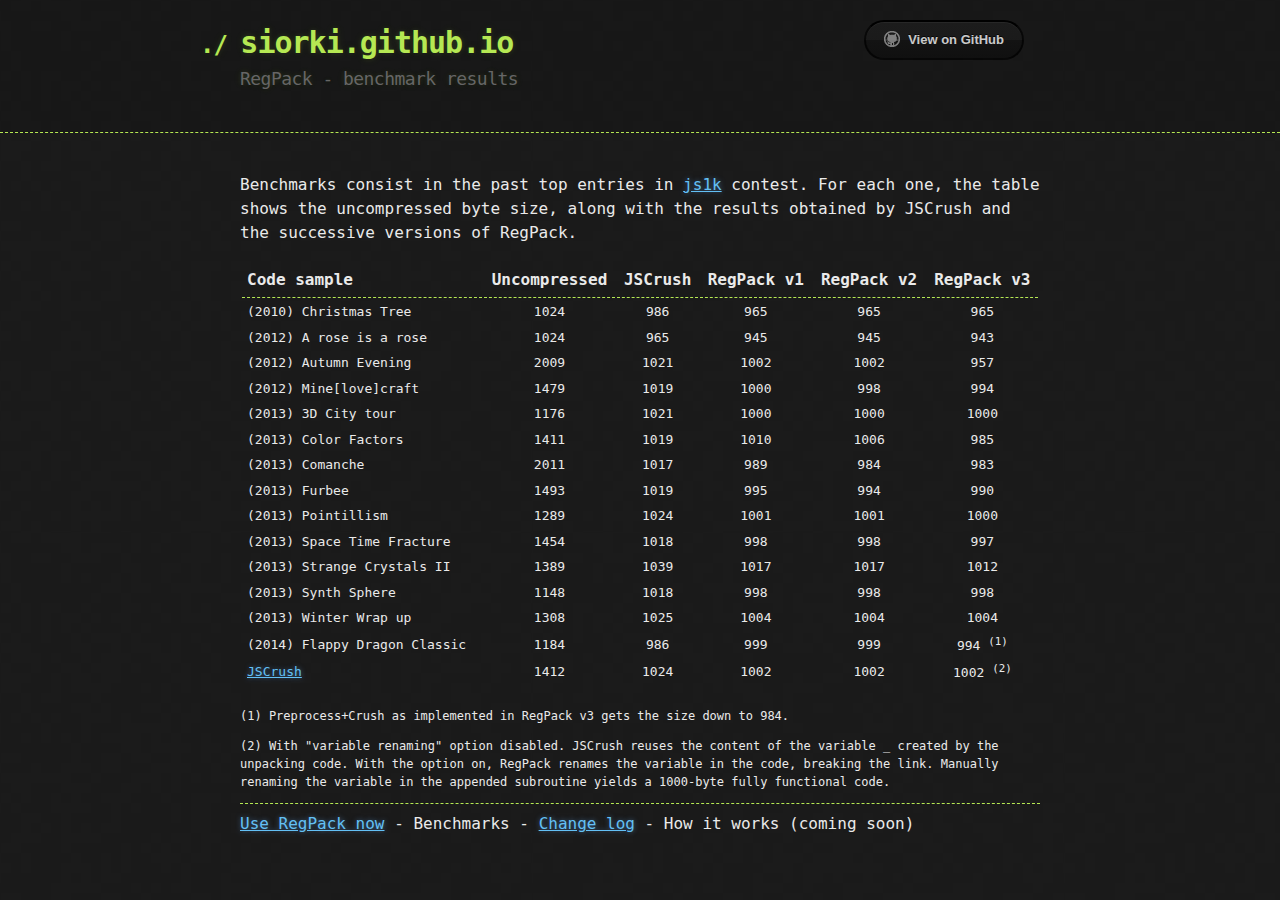
==== benchmarks.html @ 749aed5a "RegPack 3.0.1 (Unicode support) + added changelog" ====
<!DOCTYPE html>
<html>
  <head>
    <meta charset='utf-8'>
    <meta http-equiv="X-UA-Compatible" content="chrome=1">

    <link rel="stylesheet" type="text/css" href="stylesheets/stylesheet.css" media="screen" />
    <link rel="stylesheet" type="text/css" href="stylesheets/pygment_trac.css" media="screen" />
    <link rel="stylesheet" type="text/css" href="stylesheets/print.css" media="print" />

    <title>RegPack benchmarks</title>
  </head>

  <body>

    <header>
      <div class="container">
        <h1>siorki.github.io</h1>
        <h2>RegPack - benchmark results</h2>

        <section id="downloads" class="topright">
          <a href="https://github.com/Siorki/RegPack" class="btn btn-github"><span class="icon"></span>View on GitHub</a>
        </section>
      </div>
    </header>

    <div class="container">
      <section id="main_content">
        <p>Benchmarks consist in the past top entries in <a href=http://js1k.com>js1k</a> contest.
		For each one, the table shows the uncompressed byte size, along with the results obtained
		by JSCrush and the successive versions of RegPack.</p>

		<table>
			<tr><th class="name">Code sample</th><th>Uncompressed</th><th>JSCrush</th><th>RegPack v1</th><th>RegPack v2</th><th>RegPack v3</th></tr>
			<tr><td class="name">(2010) Christmas Tree</td><td>1024</td><td>986</td><td>965</td><td>965</td><td>965</td></tr>
			<tr><td class="name">(2012) A rose is a rose</td><td>1024</td><td>965</td><td>945</td><td>945</td><td>943</td></tr>
			<tr><td class="name">(2012) Autumn Evening</td><td>2009</td><td>1021</td><td>1002</td><td>1002</td><td>957</td></tr>
			<tr><td class="name">(2012) Mine[love]craft</td><td>1479</td><td>1019</td><td>1000</td><td>998</td><td>994</td></tr>
			<tr><td class="name">(2013) 3D City tour</td><td>1176</td><td>1021</td><td>1000</td><td>1000</td><td>1000</td></tr>
			<tr><td class="name">(2013) Color Factors</td><td>1411</td><td>1019</td><td>1010</td><td>1006</td><td>985</td></tr>
			<tr><td class="name">(2013) Comanche</td><td>2011</td><td>1017</td><td>989</td><td>984</td><td>983</td></tr>
			<tr><td class="name">(2013) Furbee</td><td>1493</td><td>1019</td><td>995</td><td>994</td><td>990</td></tr>
			<tr><td class="name">(2013) Pointillism</td><td>1289</td><td>1024</td><td>1001</td><td>1001</td><td>1000</td></tr>
			<tr><td class="name">(2013) Space Time Fracture</td><td>1454</td><td>1018</td><td>998</td><td>998</td><td>997</td></tr>
			<tr><td class="name">(2013) Strange Crystals II</td><td>1389</td><td>1039</td><td>1017</td><td>1017</td><td>1012</td></tr>
			<tr><td class="name">(2013) Synth Sphere</td><td>1148</td><td>1018</td><td>998</td><td>998</td><td>998</td></tr>
			<tr><td class="name">(2013) Winter Wrap up</td><td>1308</td><td>1025</td><td>1004</td><td>1004</td><td>1004</td></tr>
			<tr><td class="name">(2014) Flappy Dragon Classic</td><td>1184</td><td>986</td><td>999</td><td>999</td><td>994 <sup>(1)</sup></td></tr>
			<tr><td class="name"><a href=http://iteral.com/jscrush">JSCrush</a></td><td>1412</td><td>1024</td><td>1002</td><td>1002</td><td>1002 <sup>(2)</sup></td></tr>
		</table>	
		<p class="footnote">(1) Preprocess+Crush as implemented in RegPack v3 gets the size down to 984.</p>
		<p class="footnote">(2) With "variable renaming" option disabled. JSCrush reuses the content of the variable _ created by the unpacking code. 
		With the option on, RegPack renames the variable in the code, breaking the link. 
		Manually renaming the variable in the appended subroutine yields a 1000-byte fully functional code.</p>
		<hr>
		<a href=RegPack.html>Use RegPack now</a> - Benchmarks - <a href=changelog.html>Change log</a> - How it works (coming soon)
      </section>
    </div>

    
  </body>
</html>
---- stylesheets/stylesheet.css ----
body {
  margin: 0;
  padding: 0;
  background: #151515 url("../images/bkg.png") 0 0;
  color: #eaeaea;
  font: 16px;
  line-height: 1.5;
  font-family: Monaco, "Bitstream Vera Sans Mono", "Lucida Console", Terminal, monospace;
}

/* General & 'Reset' Stuff */

.container {
  width: 90%;
  max-width: 800px;
  margin: 0 auto;
}

section {
  display: block;
  margin: 0 0 20px 0;
}

h1, h2, h3, h4, h5, h6 {
  margin: 0 0 20px;
}

li {
  line-height: 1.4 ;
}

/* Header, <header>
   header   - container
   h1       - project name
   h2       - project description
*/

header {
  background: rgba(0, 0, 0, 0.1);
  width: 100%;
  border-bottom: 1px dashed #b5e853;
  padding: 20px 0;
  margin: 0 0 40px 0;
}

header h1 {
  font-size: 30px;
  line-height: 1.5;
  margin: 0 0 0 -40px;
  font-weight: bold;
  font-family: Monaco, "Bitstream Vera Sans Mono", "Lucida Console", Terminal, monospace;
  color: #b5e853;
  text-shadow: 0 1px 1px rgba(0, 0, 0, 0.1),
               0 0 5px rgba(181, 232, 83, 0.1),
               0 0 10px rgba(181, 232, 83, 0.1);
  letter-spacing: -1px;
  -webkit-font-smoothing: antialiased;
}

header h1:before {
  content: "./ ";
  font-size: 24px;
}

header h2 {
  font-size: 18px;
  font-weight: 300;
  color: #666;
}

#downloads .btn {
  display: inline-block;
  text-align: center;
  margin: 0;
}

/* Main Content
*/

#main_content {
  width: 100%;
  -webkit-font-smoothing: antialiased;
}
section img {
  max-width: 100%
}

h1, h2, h3, h4, h5, h6 {
  font-weight: normal;
  font-family: Monaco, "Bitstream Vera Sans Mono", "Lucida Console", Terminal, monospace;
  color: #b5e853;
  letter-spacing: -0.03em;
  text-shadow: 0 1px 1px rgba(0, 0, 0, 0.1),
               0 0 5px rgba(181, 232, 83, 0.1),
               0 0 10px rgba(181, 232, 83, 0.1);
}

#main_content h1 {
  font-size: 30px;
}

#main_content h2 {
  font-size: 24px;
}

#main_content h3 {
  font-size: 18px;
}

#main_content h4 {
  font-size: 14px;
}

#main_content h5 {
  font-size: 12px;
  text-transform: uppercase;
  margin: 0 0 5px 0;
}

#main_content h6 {
  font-size: 12px;
  text-transform: uppercase;
  color: #999;
  margin: 0 0 5px 0;
}

dt {
  font-style: italic;
  font-weight: bold;
}

ul li {
  list-style: none;
}

ul li:before {
  content: ">>";
  font-family: Monaco, "Bitstream Vera Sans Mono", "Lucida Console", Terminal, monospace;
  font-size: 13px;
  color: #b5e853;
  margin-left: -37px;
  margin-right: 21px;
  line-height: 16px;
}

blockquote {
  color: #aaa;
  padding-left: 10px;
  border-left: 1px dotted #666;
}

pre {
  background: rgba(0, 0, 0, 0.9);
  border: 1px solid rgba(255, 255, 255, 0.15);
  padding: 10px;
  font-size: 14px;
  color: #b5e853;
  border-radius: 2px;
  -moz-border-radius: 2px;
  -webkit-border-radius: 2px;
  text-wrap: normal;
  overflow: auto;
  overflow-y: hidden;
}

table {
  width: 100%;
  margin: 0 0 20px 0;
}

th {
  text-align: center;
  border-bottom: 1px dashed #b5e853;
  padding: 5px 5px;
}

td {
  padding: 2px 5px;
  font-size: 13px;
  text-align: center;
}

td.name, th.name {
  text-align: left;
}

hr {
  height: 0;
  border: 0;
  border-bottom: 1px dashed #b5e853;
  color: #b5e853;
}

p.footnote {
  font-size: 12px;
}

.topright {
  position:absolute;
  top: 20px;
  right:20%;
 }
/* Buttons
*/

.btn {
  display: inline-block;
  background: -webkit-linear-gradient(top, rgba(40, 40, 40, 0.3), rgba(35, 35, 35, 0.3) 50%, rgba(10, 10, 10, 0.3) 50%, rgba(0, 0, 0, 0.3));
  padding: 8px 18px;
  border-radius: 50px;
  border: 2px solid rgba(0, 0, 0, 0.7);
  border-bottom: 2px solid rgba(0, 0, 0, 0.7);
  border-top: 2px solid rgba(0, 0, 0, 1);
  color: rgba(255, 255, 255, 0.8);
  font-family: Helvetica, Arial, sans-serif;
  font-weight: bold;
  font-size: 13px;
  text-decoration: none;
  text-shadow: 0 -1px 0 rgba(0, 0, 0, 0.75);
  box-shadow: inset 0 1px 0 rgba(255, 255, 255, 0.05);
}

.btn:hover {
  background: -webkit-linear-gradient(top, rgba(40, 40, 40, 0.6), rgba(35, 35, 35, 0.6) 50%, rgba(10, 10, 10, 0.8) 50%, rgba(0, 0, 0, 0.8));
}

.btn .icon {
  display: inline-block;
  width: 16px;
  height: 16px;
  margin: 1px 8px 0 0;
  float: left;
}

.btn-github .icon {
  opacity: 0.6;
  background: url("../images/blacktocat.png") 0 0 no-repeat;
}

/* Links
   a, a:hover, a:visited
*/

a {
  color: #63c0f5;
  text-shadow: 0 0 5px rgba(104, 182, 255, 0.5);
}

/* Clearfix */

.cf:before, .cf:after {
  content:"";
  display:table;
}

.cf:after {
  clear:both;
}

.cf {
  zoom:1;
}
---- stylesheets/pygment_trac.css ----
.highlight .c { color: #999988; font-style: italic } /* Comment */
.highlight .err { color: #a61717; background-color: #e3d2d2 } /* Error */
.highlight .k { font-weight: bold } /* Keyword */
.highlight .o { font-weight: bold } /* Operator */
.highlight .cm { color: #999988; font-style: italic } /* Comment.Multiline */
.highlight .cp { color: #999999; font-weight: bold } /* Comment.Preproc */
.highlight .c1 { color: #999988; font-style: italic } /* Comment.Single */
.highlight .cs { color: #999999; font-weight: bold; font-style: italic } /* Comment.Special */
.highlight .gd { color: #000000; background-color: #ffdddd } /* Generic.Deleted */
.highlight .gd .x { color: #000000; background-color: #ffaaaa } /* Generic.Deleted.Specific */
.highlight .ge { font-style: italic } /* Generic.Emph */
.highlight .gr { color: #aa0000 } /* Generic.Error */
.highlight .gh { color: #999999 } /* Generic.Heading */
.highlight .gi { color: #000000; background-color: #ddffdd } /* Generic.Inserted */
.highlight .gi .x { color: #000000; background-color: #aaffaa } /* Generic.Inserted.Specific */
.highlight .go { color: #888888 } /* Generic.Output */
.highlight .gp { color: #555555 } /* Generic.Prompt */
.highlight .gs { font-weight: bold } /* Generic.Strong */
.highlight .gu { color: #800080; font-weight: bold; } /* Generic.Subheading */
.highlight .gt { color: #aa0000 } /* Generic.Traceback */
.highlight .kc { font-weight: bold } /* Keyword.Constant */
.highlight .kd { font-weight: bold } /* Keyword.Declaration */
.highlight .kn { font-weight: bold } /* Keyword.Namespace */
.highlight .kp { font-weight: bold } /* Keyword.Pseudo */
.highlight .kr { font-weight: bold } /* Keyword.Reserved */
.highlight .kt { color: #445588; font-weight: bold } /* Keyword.Type */
.highlight .m { color: #009999 } /* Literal.Number */
.highlight .s { color: #d14 } /* Literal.String */
.highlight .na { color: #008080 } /* Name.Attribute */
.highlight .nb { color: #0086B3 } /* Name.Builtin */
.highlight .nc { color: #445588; font-weight: bold } /* Name.Class */
.highlight .no { color: #008080 } /* Name.Constant */
.highlight .ni { color: #800080 } /* Name.Entity */
.highlight .ne { color: #990000; font-weight: bold } /* Name.Exception */
.highlight .nf { color: #990000; font-weight: bold } /* Name.Function */
.highlight .nn { color: #555555 } /* Name.Namespace */
.highlight .nt { color: #CBDFFF } /* Name.Tag */
.highlight .nv { color: #008080 } /* Name.Variable */
.highlight .ow { font-weight: bold } /* Operator.Word */
.highlight .w { color: #bbbbbb } /* Text.Whitespace */
.highlight .mf { color: #009999 } /* Literal.Number.Float */
.highlight .mh { color: #009999 } /* Literal.Number.Hex */
.highlight .mi { color: #009999 } /* Literal.Number.Integer */
.highlight .mo { color: #009999 } /* Literal.Number.Oct */
.highlight .sb { color: #d14 } /* Literal.String.Backtick */
.highlight .sc { color: #d14 } /* Literal.String.Char */
.highlight .sd { color: #d14 } /* Literal.String.Doc */
.highlight .s2 { color: #d14 } /* Literal.String.Double */
.highlight .se { color: #d14 } /* Literal.String.Escape */
.highlight .sh { color: #d14 } /* Literal.String.Heredoc */
.highlight .si { color: #d14 } /* Literal.String.Interpol */
.highlight .sx { color: #d14 } /* Literal.String.Other */
.highlight .sr { color: #009926 } /* Literal.String.Regex */
.highlight .s1 { color: #d14 } /* Literal.String.Single */
.highlight .ss { color: #990073 } /* Literal.String.Symbol */
.highlight .bp { color: #999999 } /* Name.Builtin.Pseudo */
.highlight .vc { color: #008080 } /* Name.Variable.Class */
.highlight .vg { color: #008080 } /* Name.Variable.Global */
.highlight .vi { color: #008080 } /* Name.Variable.Instance */
.highlight .il { color: #009999 } /* Literal.Number.Integer.Long */

.type-csharp .highlight .k { color: #0000FF }
.type-csharp .highlight .kt { color: #0000FF }
.type-csharp .highlight .nf { color: #000000; font-weight: normal }
.type-csharp .highlight .nc { color: #2B91AF }
.type-csharp .highlight .nn { color: #000000 }
.type-csharp .highlight .s { color: #A31515 }
.type-csharp .highlight .sc { color: #A31515 }
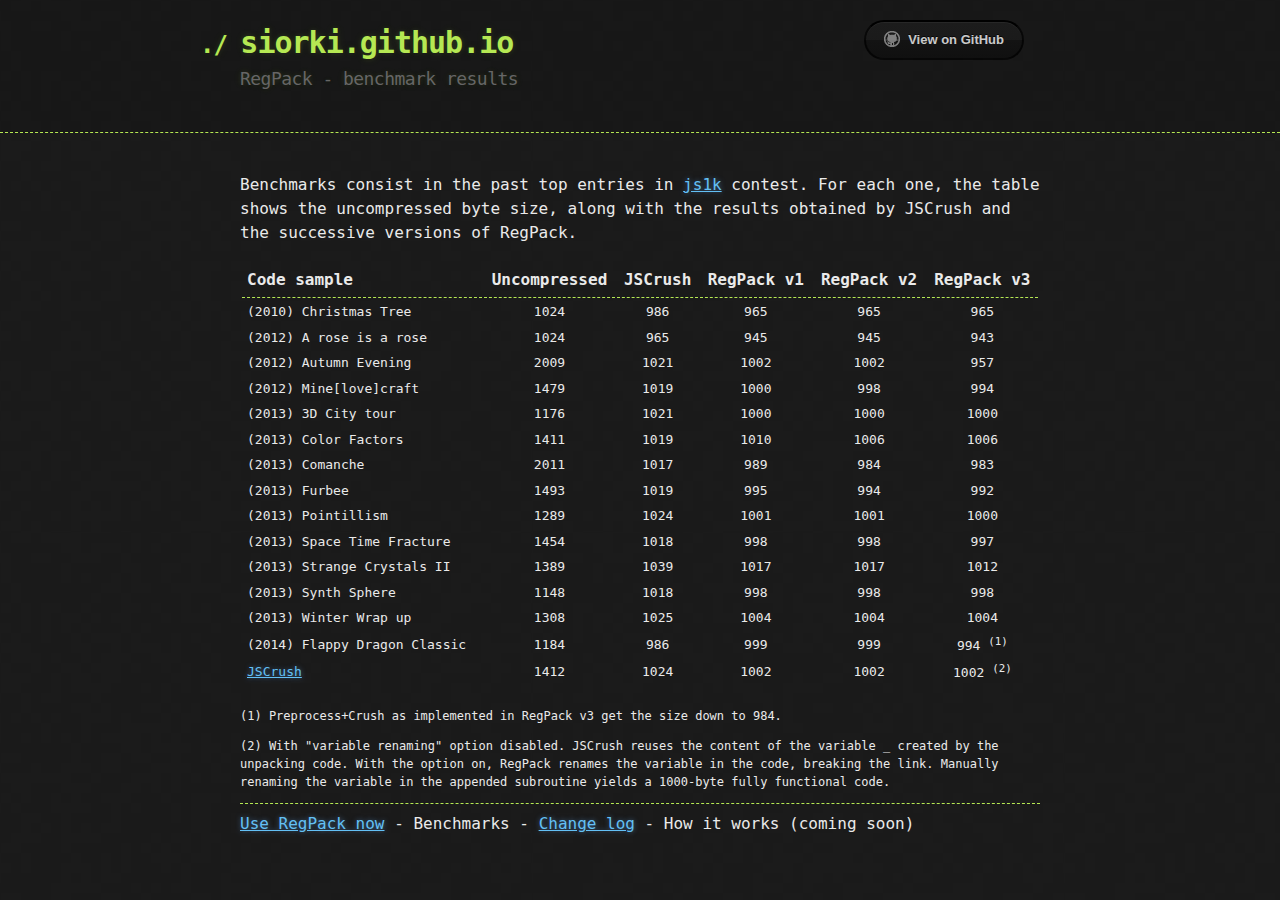
==== commit e3e67b5d: "Push revision 3.0.2 to online version" ====
--- a/benchmarks.html
+++ b/benchmarks.html
@@ -37,9 +37,9 @@
 			<tr><td class="name">(2012) Autumn Evening</td><td>2009</td><td>1021</td><td>1002</td><td>1002</td><td>957</td></tr>
 			<tr><td class="name">(2012) Mine[love]craft</td><td>1479</td><td>1019</td><td>1000</td><td>998</td><td>994</td></tr>
 			<tr><td class="name">(2013) 3D City tour</td><td>1176</td><td>1021</td><td>1000</td><td>1000</td><td>1000</td></tr>
-			<tr><td class="name">(2013) Color Factors</td><td>1411</td><td>1019</td><td>1010</td><td>1006</td><td>985</td></tr>
+			<tr><td class="name">(2013) Color Factors</td><td>1411</td><td>1019</td><td>1010</td><td>1006</td><td>1006</td></tr>
 			<tr><td class="name">(2013) Comanche</td><td>2011</td><td>1017</td><td>989</td><td>984</td><td>983</td></tr>
-			<tr><td class="name">(2013) Furbee</td><td>1493</td><td>1019</td><td>995</td><td>994</td><td>990</td></tr>
+			<tr><td class="name">(2013) Furbee</td><td>1493</td><td>1019</td><td>995</td><td>994</td><td>992</td></tr>
 			<tr><td class="name">(2013) Pointillism</td><td>1289</td><td>1024</td><td>1001</td><td>1001</td><td>1000</td></tr>
 			<tr><td class="name">(2013) Space Time Fracture</td><td>1454</td><td>1018</td><td>998</td><td>998</td><td>997</td></tr>
 			<tr><td class="name">(2013) Strange Crystals II</td><td>1389</td><td>1039</td><td>1017</td><td>1017</td><td>1012</td></tr>
@@ -48,7 +48,7 @@
 			<tr><td class="name">(2014) Flappy Dragon Classic</td><td>1184</td><td>986</td><td>999</td><td>999</td><td>994 <sup>(1)</sup></td></tr>
 			<tr><td class="name"><a href=http://iteral.com/jscrush">JSCrush</a></td><td>1412</td><td>1024</td><td>1002</td><td>1002</td><td>1002 <sup>(2)</sup></td></tr>
 		</table>	
-		<p class="footnote">(1) Preprocess+Crush as implemented in RegPack v3 gets the size down to 984.</p>
+		<p class="footnote">(1) Preprocess+Crush as implemented in RegPack v3 get the size down to 984.</p>
 		<p class="footnote">(2) With "variable renaming" option disabled. JSCrush reuses the content of the variable _ created by the unpacking code. 
 		With the option on, RegPack renames the variable in the code, breaking the link. 
 		Manually renaming the variable in the appended subroutine yields a 1000-byte fully functional code.</p>
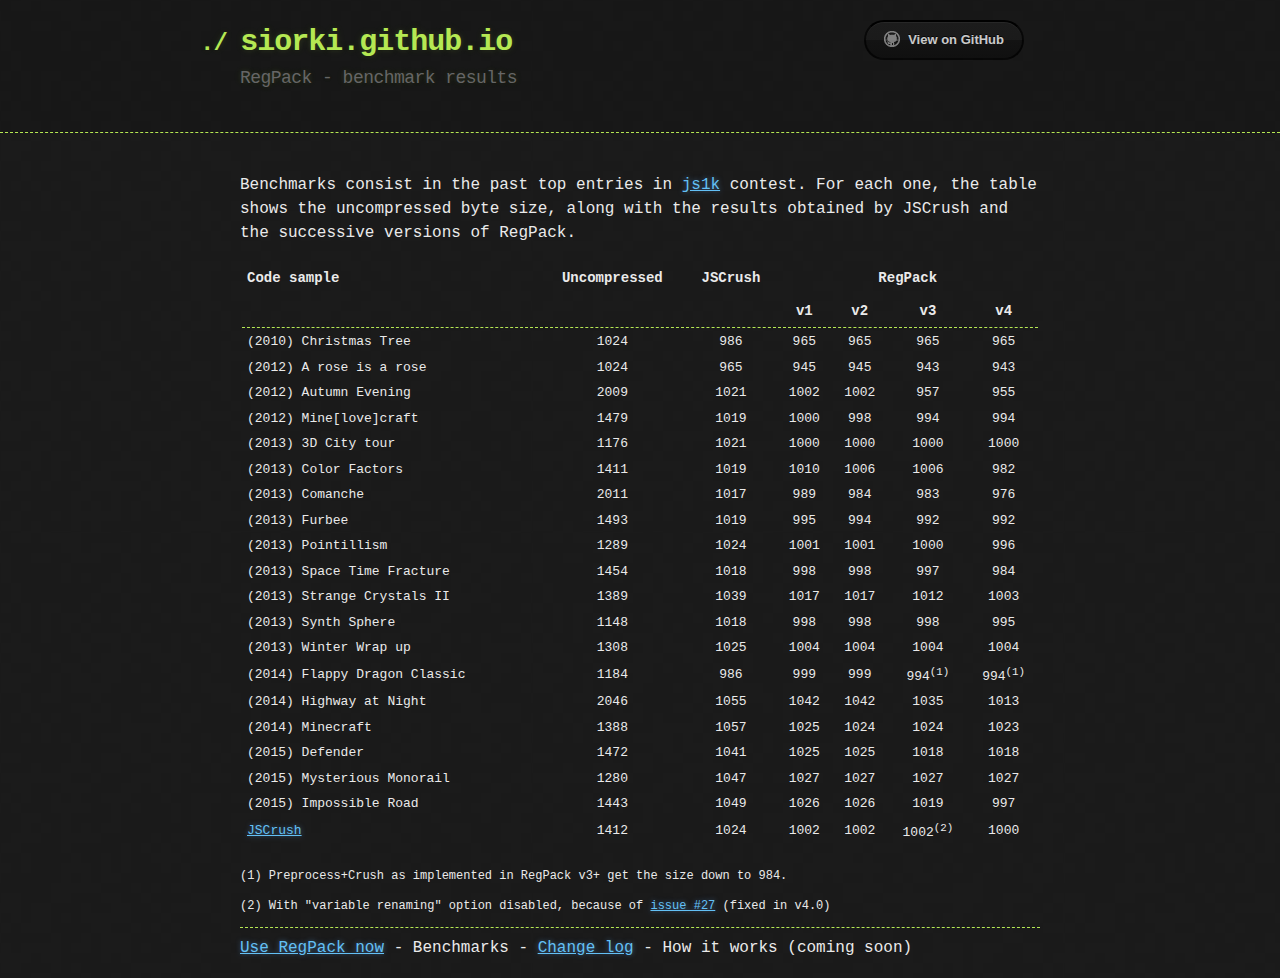
==== commit 4522592f: "RegPack v4.0" ====
--- a/benchmarks.html
+++ b/benchmarks.html
@@ -31,27 +31,31 @@
 		by JSCrush and the successive versions of RegPack.</p>
 
 		<table>
-			<tr><th class="name">Code sample</th><th>Uncompressed</th><th>JSCrush</th><th>RegPack v1</th><th>RegPack v2</th><th>RegPack v3</th></tr>
-			<tr><td class="name">(2010) Christmas Tree</td><td>1024</td><td>986</td><td>965</td><td>965</td><td>965</td></tr>
-			<tr><td class="name">(2012) A rose is a rose</td><td>1024</td><td>965</td><td>945</td><td>945</td><td>943</td></tr>
-			<tr><td class="name">(2012) Autumn Evening</td><td>2009</td><td>1021</td><td>1002</td><td>1002</td><td>957</td></tr>
-			<tr><td class="name">(2012) Mine[love]craft</td><td>1479</td><td>1019</td><td>1000</td><td>998</td><td>994</td></tr>
-			<tr><td class="name">(2013) 3D City tour</td><td>1176</td><td>1021</td><td>1000</td><td>1000</td><td>1000</td></tr>
-			<tr><td class="name">(2013) Color Factors</td><td>1411</td><td>1019</td><td>1010</td><td>1006</td><td>1006</td></tr>
-			<tr><td class="name">(2013) Comanche</td><td>2011</td><td>1017</td><td>989</td><td>984</td><td>983</td></tr>
-			<tr><td class="name">(2013) Furbee</td><td>1493</td><td>1019</td><td>995</td><td>994</td><td>992</td></tr>
-			<tr><td class="name">(2013) Pointillism</td><td>1289</td><td>1024</td><td>1001</td><td>1001</td><td>1000</td></tr>
-			<tr><td class="name">(2013) Space Time Fracture</td><td>1454</td><td>1018</td><td>998</td><td>998</td><td>997</td></tr>
-			<tr><td class="name">(2013) Strange Crystals II</td><td>1389</td><td>1039</td><td>1017</td><td>1017</td><td>1012</td></tr>
-			<tr><td class="name">(2013) Synth Sphere</td><td>1148</td><td>1018</td><td>998</td><td>998</td><td>998</td></tr>
-			<tr><td class="name">(2013) Winter Wrap up</td><td>1308</td><td>1025</td><td>1004</td><td>1004</td><td>1004</td></tr>
-			<tr><td class="name">(2014) Flappy Dragon Classic</td><td>1184</td><td>986</td><td>999</td><td>999</td><td>994 <sup>(1)</sup></td></tr>
-			<tr><td class="name"><a href=http://iteral.com/jscrush">JSCrush</a></td><td>1412</td><td>1024</td><td>1002</td><td>1002</td><td>1002 <sup>(2)</sup></td></tr>
+			<tr><th class="name">Code sample</th><th>Uncompressed</th><th>JSCrush</th><th colspan=4>RegPack</th></tr>
+			<tr><th class="split"></th><th class="split"></th><th class="split"></th><th class="split">v1</th><th class="split">v2</th><th class="split">v3</th><th class="split">v4</th></tr>
+			<tr><td class="name">(2010) Christmas Tree</td><td>1024</td><td>986</td><td>965</td><td>965</td><td>965</td><td>965</td></tr>
+			<tr><td class="name">(2012) A rose is a rose</td><td>1024</td><td>965</td><td>945</td><td>945</td><td>943</td><td>943</td></tr>
+			<tr><td class="name">(2012) Autumn Evening</td><td>2009</td><td>1021</td><td>1002</td><td>1002</td><td>957</td><td>955</td></tr>
+			<tr><td class="name">(2012) Mine[love]craft</td><td>1479</td><td>1019</td><td>1000</td><td>998</td><td>994</td><td>994</td></tr>
+			<tr><td class="name">(2013) 3D City tour</td><td>1176</td><td>1021</td><td>1000</td><td>1000</td><td>1000</td><td>1000</td></tr>
+			<tr><td class="name">(2013) Color Factors</td><td>1411</td><td>1019</td><td>1010</td><td>1006</td><td>1006</td><td>982</td></tr>
+			<tr><td class="name">(2013) Comanche</td><td>2011</td><td>1017</td><td>989</td><td>984</td><td>983</td><td>976</td></tr>
+			<tr><td class="name">(2013) Furbee</td><td>1493</td><td>1019</td><td>995</td><td>994</td><td>992</td><td>992</td></tr>
+			<tr><td class="name">(2013) Pointillism</td><td>1289</td><td>1024</td><td>1001</td><td>1001</td><td>1000</td><td>996</td></tr>
+			<tr><td class="name">(2013) Space Time Fracture</td><td>1454</td><td>1018</td><td>998</td><td>998</td><td>997</td><td>984</td></tr>
+			<tr><td class="name">(2013) Strange Crystals II</td><td>1389</td><td>1039</td><td>1017</td><td>1017</td><td>1012</td><td>1003</td></tr>
+			<tr><td class="name">(2013) Synth Sphere</td><td>1148</td><td>1018</td><td>998</td><td>998</td><td>998</td><td>995</td></tr>
+			<tr><td class="name">(2013) Winter Wrap up</td><td>1308</td><td>1025</td><td>1004</td><td>1004</td><td>1004</td><td>1004</td></tr>
+			<tr><td class="name">(2014) Flappy Dragon Classic</td><td>1184</td><td>986</td><td>999</td><td>999</td><td>994<sup>(1)</sup></td><td>994<sup>(1)</sup></td></tr>
+			<tr><td class="name">(2014) Highway at Night</td><td>2046</td><td>1055</td><td>1042</td><td>1042</td><td>1035</td><td>1013</td></tr>
+			<tr><td class="name">(2014) Minecraft</td><td>1388</td><td>1057</td><td>1025</td><td>1024</td><td>1024</td><td>1023</td></tr>
+			<tr><td class="name">(2015) Defender</td><td>1472</td><td>1041</td><td>1025</td><td>1025</td><td>1018</td><td>1018</td></tr>
+			<tr><td class="name">(2015) Mysterious Monorail</td><td>1280</td><td>1047</td><td>1027</td><td>1027</td><td>1027</td><td>1027</td></tr>
+			<tr><td class="name">(2015) Impossible Road</td><td>1443</td><td>1049</td><td>1026</td><td>1026</td><td>1019</td><td>997</td></tr>
+			<tr><td class="name"><a href="http://iteral.com/jscrush">JSCrush</a></td><td>1412</td><td>1024</td><td>1002</td><td>1002</td><td>1002<sup>(2)</sup></td><td>1000</td></tr>
 		</table>	
-		<p class="footnote">(1) Preprocess+Crush as implemented in RegPack v3 get the size down to 984.</p>
-		<p class="footnote">(2) With "variable renaming" option disabled. JSCrush reuses the content of the variable _ created by the unpacking code. 
-		With the option on, RegPack renames the variable in the code, breaking the link. 
-		Manually renaming the variable in the appended subroutine yields a 1000-byte fully functional code.</p>
+		<p class="footnote">(1) Preprocess+Crush as implemented in RegPack v3+ get the size down to 984.</p>
+		<p class="footnote">(2) With "variable renaming" option disabled, because of <a href=https://github.com/Siorki/RegPack/issues/27>issue #27</a> (fixed in v4.0)
 		<hr>
 		<a href=RegPack.html>Use RegPack now</a> - Benchmarks - <a href=changelog.html>Change log</a> - How it works (coming soon)
       </section>
--- a/stylesheets/stylesheet.css
+++ b/stylesheets/stylesheet.css
@@ -170,8 +170,8 @@
 
 th {
   text-align: center;
-  border-bottom: 1px dashed #b5e853;
   padding: 5px 5px;
+  font-size: 14px;
 }
 
 td {
@@ -182,6 +182,10 @@
 
 td.name, th.name {
   text-align: left;
+}
+
+th.split {
+	border-bottom: 1px dashed #b5e853;
 }
 
 hr {
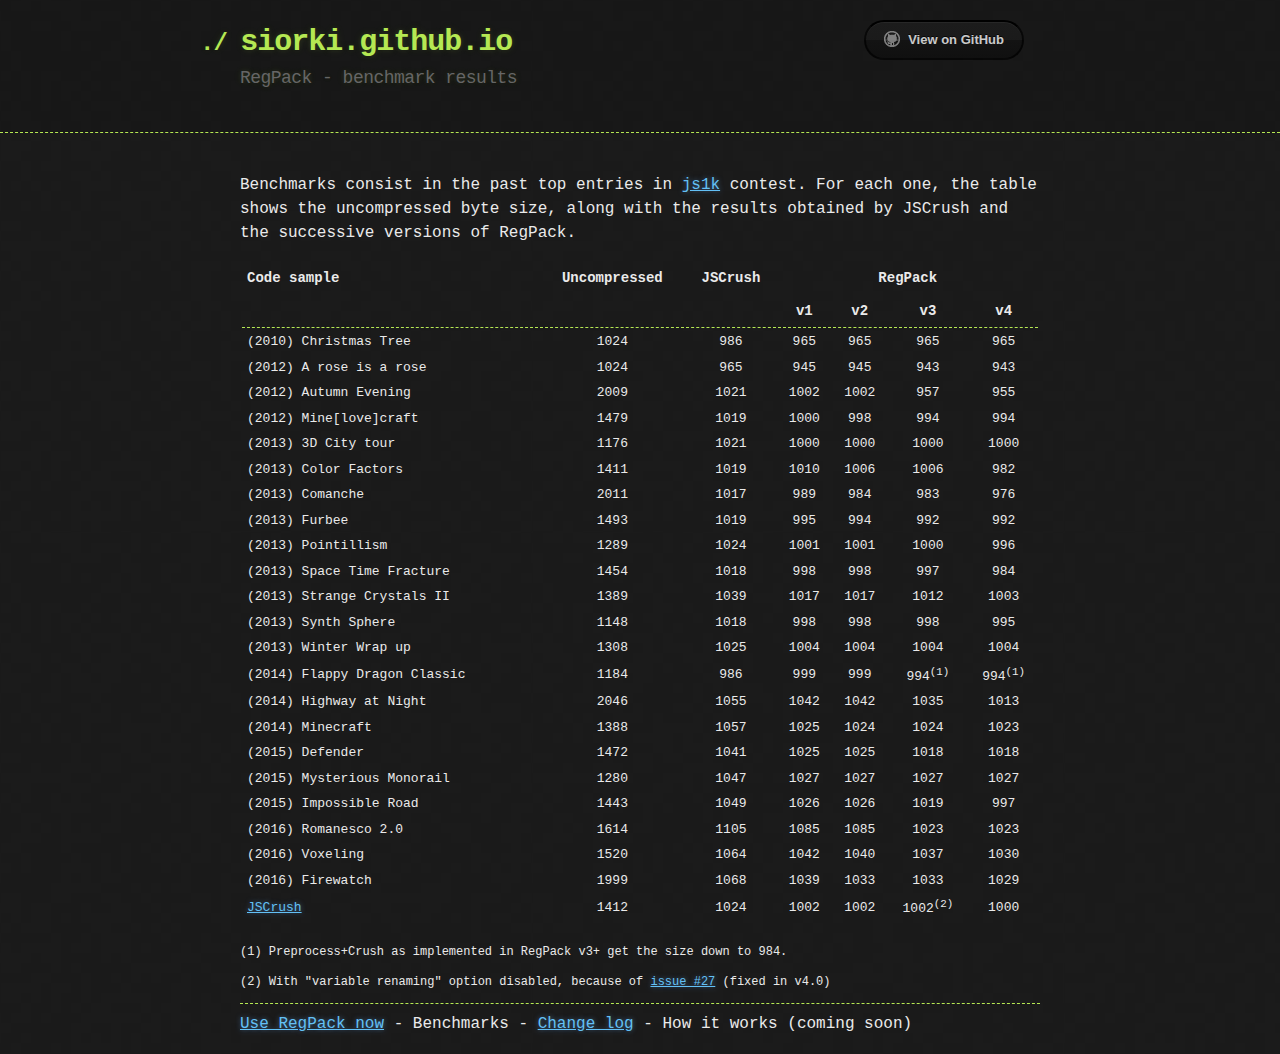
==== commit 6977b1a0: "Added top3 of js1k 2016 to benchmark" ====
--- a/benchmarks.html
+++ b/benchmarks.html
@@ -52,12 +52,15 @@
 			<tr><td class="name">(2015) Defender</td><td>1472</td><td>1041</td><td>1025</td><td>1025</td><td>1018</td><td>1018</td></tr>
 			<tr><td class="name">(2015) Mysterious Monorail</td><td>1280</td><td>1047</td><td>1027</td><td>1027</td><td>1027</td><td>1027</td></tr>
 			<tr><td class="name">(2015) Impossible Road</td><td>1443</td><td>1049</td><td>1026</td><td>1026</td><td>1019</td><td>997</td></tr>
+			<tr><td class="name">(2016) Romanesco 2.0</td><td>1614</td><td>1105</td><td>1085</td><td>1085</td><td>1023</td><td>1023</td></tr>
+			<tr><td class="name">(2016) Voxeling</td><td>1520</td><td>1064</td><td>1042</td><td>1040</td><td>1037</td><td>1030</td></tr>
+			<tr><td class="name">(2016) Firewatch</td><td>1999</td><td>1068</td><td>1039</td><td>1033</td><td>1033</td><td>1029</td></tr>
 			<tr><td class="name"><a href="http://iteral.com/jscrush">JSCrush</a></td><td>1412</td><td>1024</td><td>1002</td><td>1002</td><td>1002<sup>(2)</sup></td><td>1000</td></tr>
 		</table>	
 		<p class="footnote">(1) Preprocess+Crush as implemented in RegPack v3+ get the size down to 984.</p>
 		<p class="footnote">(2) With "variable renaming" option disabled, because of <a href=https://github.com/Siorki/RegPack/issues/27>issue #27</a> (fixed in v4.0)
 		<hr>
-		<a href=RegPack.html>Use RegPack now</a> - Benchmarks - <a href=changelog.html>Change log</a> - How it works (coming soon)
+		<a href=regPack.html>Use RegPack now</a> - Benchmarks - <a href=changelog.html>Change log</a> - How it works (coming soon)
       </section>
     </div>
 
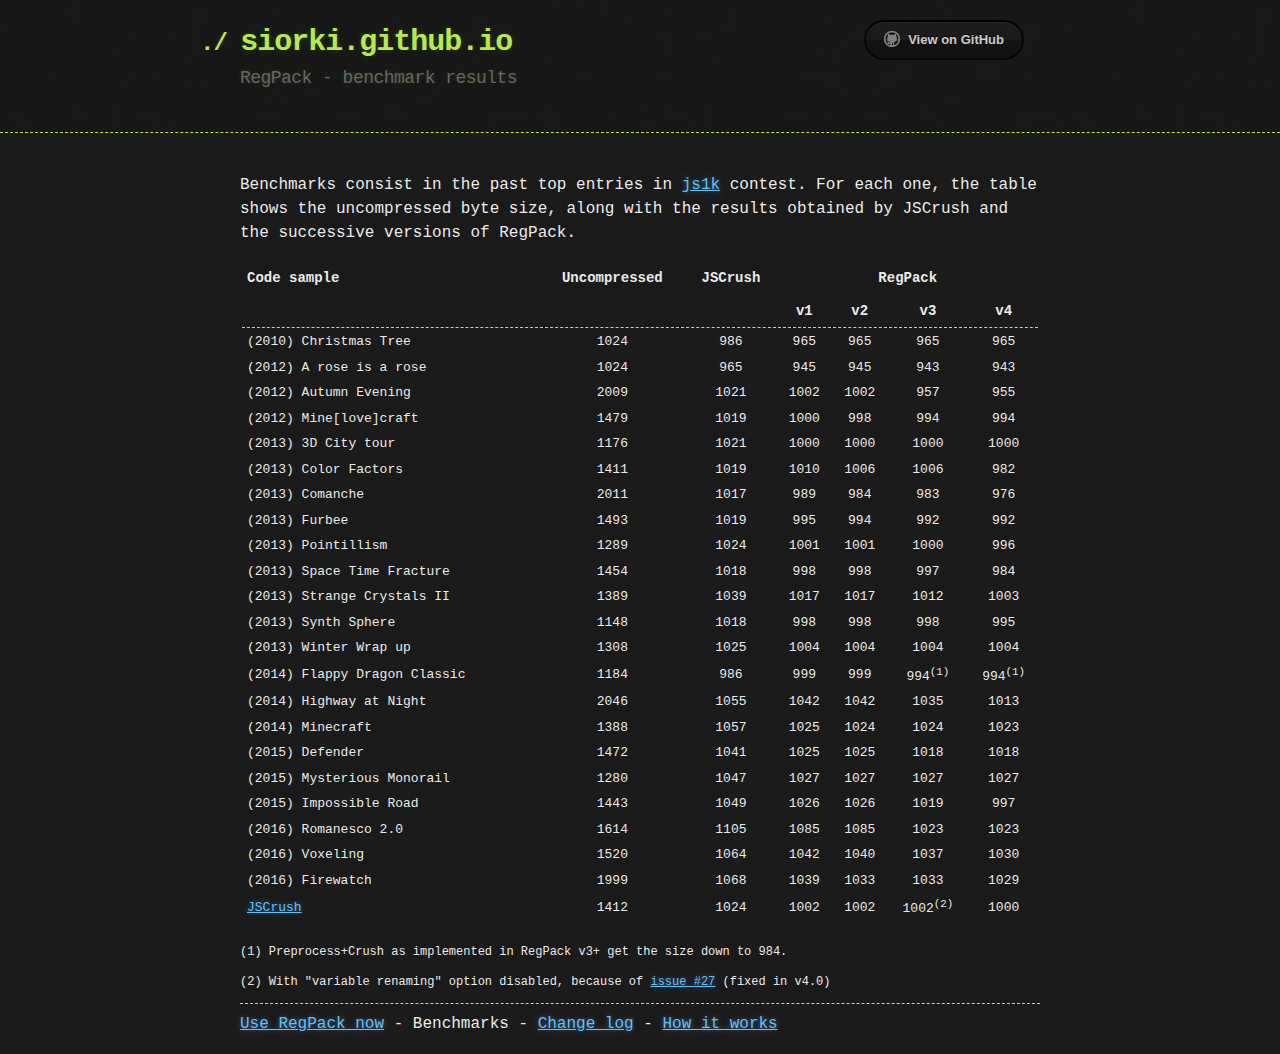
==== commit 0ab21a26: "Added link to design document (wiki)" ====
--- a/benchmarks.html
+++ b/benchmarks.html
@@ -60,7 +60,7 @@
 		<p class="footnote">(1) Preprocess+Crush as implemented in RegPack v3+ get the size down to 984.</p>
 		<p class="footnote">(2) With "variable renaming" option disabled, because of <a href=https://github.com/Siorki/RegPack/issues/27>issue #27</a> (fixed in v4.0)
 		<hr>
-		<a href=regPack.html>Use RegPack now</a> - Benchmarks - <a href=changelog.html>Change log</a> - How it works (coming soon)
+		<a href=regPack.html>Use RegPack now</a> - Benchmarks - <a href=changelog.html>Change log</a> - <a href="https://github.com/Siorki/RegPack/wiki">How it works</a>
       </section>
     </div>
 
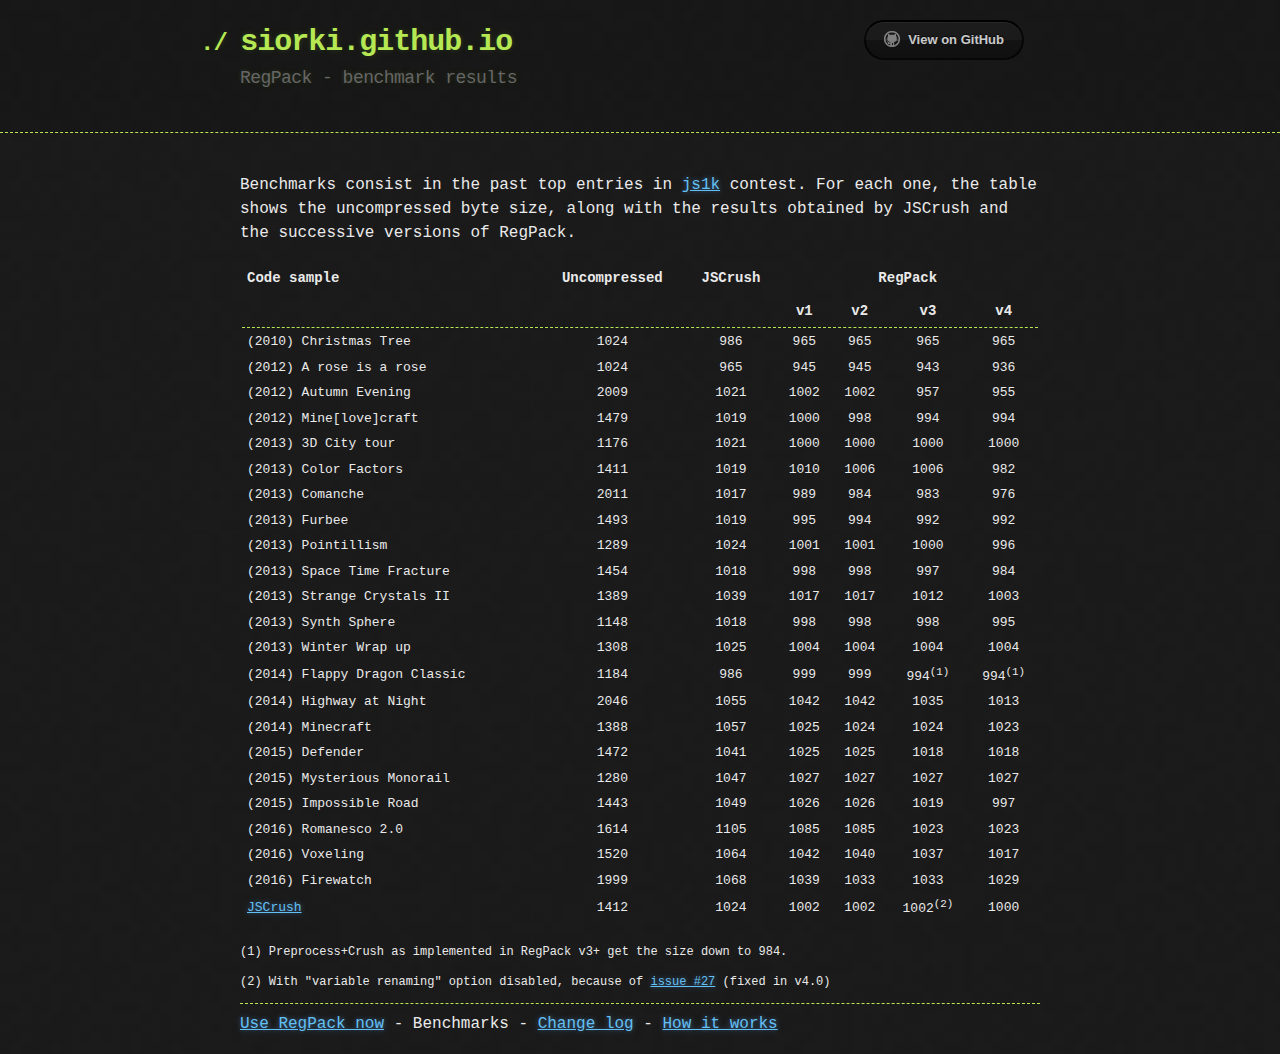
==== commit 971a6f01: "Amended a couple results for v4 after re-running benchmark" ====
--- a/benchmarks.html
+++ b/benchmarks.html
@@ -34,7 +34,7 @@
 			<tr><th class="name">Code sample</th><th>Uncompressed</th><th>JSCrush</th><th colspan=4>RegPack</th></tr>
 			<tr><th class="split"></th><th class="split"></th><th class="split"></th><th class="split">v1</th><th class="split">v2</th><th class="split">v3</th><th class="split">v4</th></tr>
 			<tr><td class="name">(2010) Christmas Tree</td><td>1024</td><td>986</td><td>965</td><td>965</td><td>965</td><td>965</td></tr>
-			<tr><td class="name">(2012) A rose is a rose</td><td>1024</td><td>965</td><td>945</td><td>945</td><td>943</td><td>943</td></tr>
+			<tr><td class="name">(2012) A rose is a rose</td><td>1024</td><td>965</td><td>945</td><td>945</td><td>943</td><td>936</td></tr>
 			<tr><td class="name">(2012) Autumn Evening</td><td>2009</td><td>1021</td><td>1002</td><td>1002</td><td>957</td><td>955</td></tr>
 			<tr><td class="name">(2012) Mine[love]craft</td><td>1479</td><td>1019</td><td>1000</td><td>998</td><td>994</td><td>994</td></tr>
 			<tr><td class="name">(2013) 3D City tour</td><td>1176</td><td>1021</td><td>1000</td><td>1000</td><td>1000</td><td>1000</td></tr>
@@ -53,7 +53,7 @@
 			<tr><td class="name">(2015) Mysterious Monorail</td><td>1280</td><td>1047</td><td>1027</td><td>1027</td><td>1027</td><td>1027</td></tr>
 			<tr><td class="name">(2015) Impossible Road</td><td>1443</td><td>1049</td><td>1026</td><td>1026</td><td>1019</td><td>997</td></tr>
 			<tr><td class="name">(2016) Romanesco 2.0</td><td>1614</td><td>1105</td><td>1085</td><td>1085</td><td>1023</td><td>1023</td></tr>
-			<tr><td class="name">(2016) Voxeling</td><td>1520</td><td>1064</td><td>1042</td><td>1040</td><td>1037</td><td>1030</td></tr>
+			<tr><td class="name">(2016) Voxeling</td><td>1520</td><td>1064</td><td>1042</td><td>1040</td><td>1037</td><td>1017</td></tr>
 			<tr><td class="name">(2016) Firewatch</td><td>1999</td><td>1068</td><td>1039</td><td>1033</td><td>1033</td><td>1029</td></tr>
 			<tr><td class="name"><a href="http://iteral.com/jscrush">JSCrush</a></td><td>1412</td><td>1024</td><td>1002</td><td>1002</td><td>1002<sup>(2)</sup></td><td>1000</td></tr>
 		</table>	
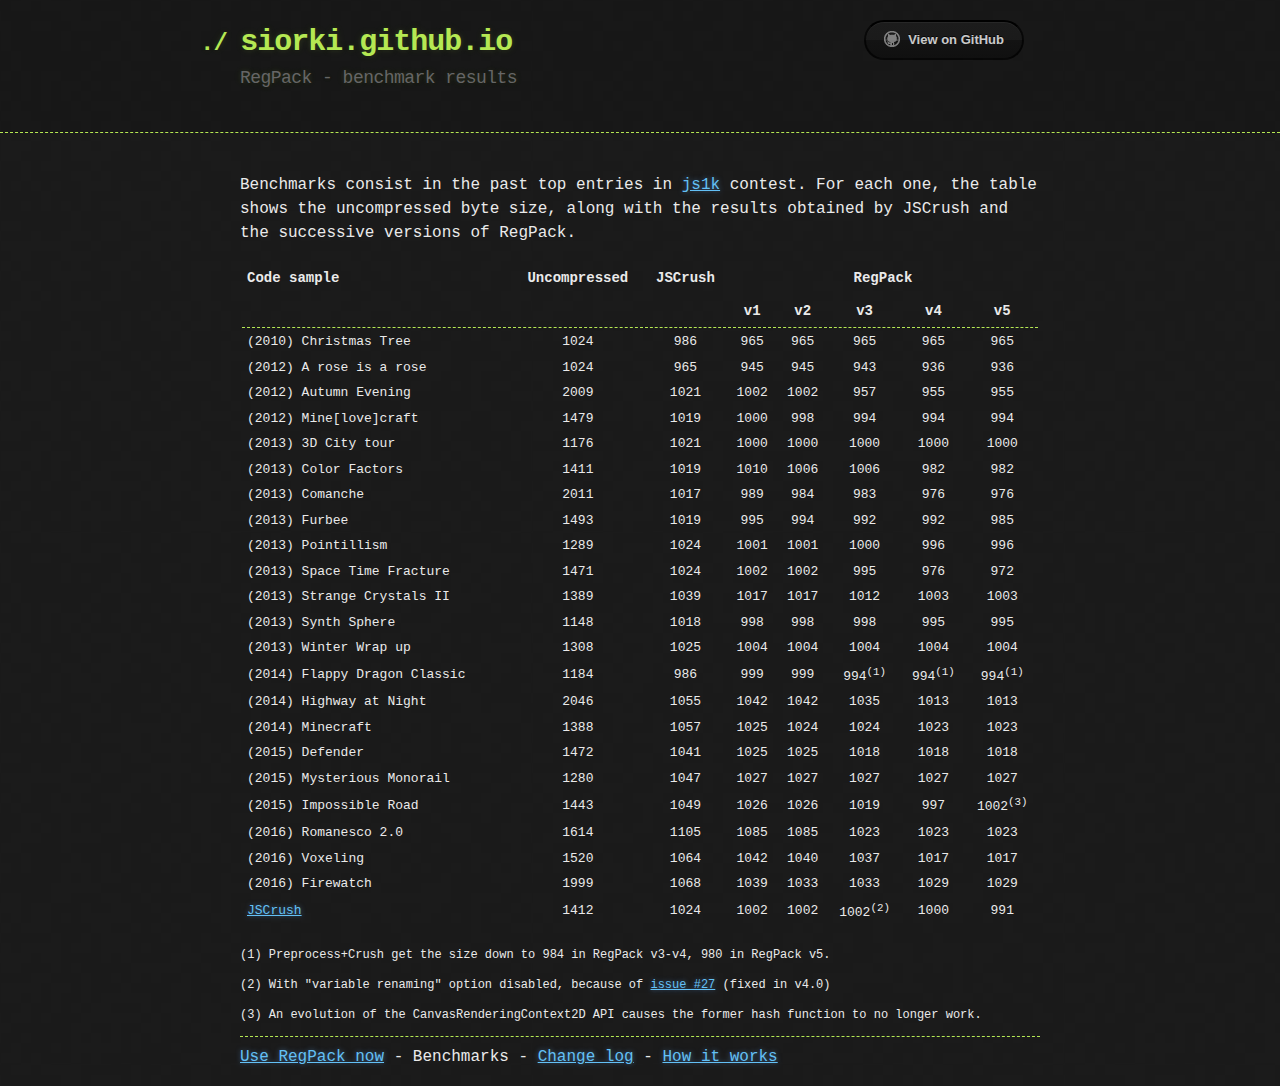
==== commit 22159369: "RegPack v5.0.0" ====
--- a/benchmarks.html
+++ b/benchmarks.html
@@ -31,34 +31,35 @@
 		by JSCrush and the successive versions of RegPack.</p>
 
 		<table>
-			<tr><th class="name">Code sample</th><th>Uncompressed</th><th>JSCrush</th><th colspan=4>RegPack</th></tr>
-			<tr><th class="split"></th><th class="split"></th><th class="split"></th><th class="split">v1</th><th class="split">v2</th><th class="split">v3</th><th class="split">v4</th></tr>
-			<tr><td class="name">(2010) Christmas Tree</td><td>1024</td><td>986</td><td>965</td><td>965</td><td>965</td><td>965</td></tr>
-			<tr><td class="name">(2012) A rose is a rose</td><td>1024</td><td>965</td><td>945</td><td>945</td><td>943</td><td>936</td></tr>
-			<tr><td class="name">(2012) Autumn Evening</td><td>2009</td><td>1021</td><td>1002</td><td>1002</td><td>957</td><td>955</td></tr>
-			<tr><td class="name">(2012) Mine[love]craft</td><td>1479</td><td>1019</td><td>1000</td><td>998</td><td>994</td><td>994</td></tr>
-			<tr><td class="name">(2013) 3D City tour</td><td>1176</td><td>1021</td><td>1000</td><td>1000</td><td>1000</td><td>1000</td></tr>
-			<tr><td class="name">(2013) Color Factors</td><td>1411</td><td>1019</td><td>1010</td><td>1006</td><td>1006</td><td>982</td></tr>
-			<tr><td class="name">(2013) Comanche</td><td>2011</td><td>1017</td><td>989</td><td>984</td><td>983</td><td>976</td></tr>
-			<tr><td class="name">(2013) Furbee</td><td>1493</td><td>1019</td><td>995</td><td>994</td><td>992</td><td>992</td></tr>
-			<tr><td class="name">(2013) Pointillism</td><td>1289</td><td>1024</td><td>1001</td><td>1001</td><td>1000</td><td>996</td></tr>
-			<tr><td class="name">(2013) Space Time Fracture</td><td>1454</td><td>1018</td><td>998</td><td>998</td><td>997</td><td>984</td></tr>
-			<tr><td class="name">(2013) Strange Crystals II</td><td>1389</td><td>1039</td><td>1017</td><td>1017</td><td>1012</td><td>1003</td></tr>
-			<tr><td class="name">(2013) Synth Sphere</td><td>1148</td><td>1018</td><td>998</td><td>998</td><td>998</td><td>995</td></tr>
-			<tr><td class="name">(2013) Winter Wrap up</td><td>1308</td><td>1025</td><td>1004</td><td>1004</td><td>1004</td><td>1004</td></tr>
-			<tr><td class="name">(2014) Flappy Dragon Classic</td><td>1184</td><td>986</td><td>999</td><td>999</td><td>994<sup>(1)</sup></td><td>994<sup>(1)</sup></td></tr>
-			<tr><td class="name">(2014) Highway at Night</td><td>2046</td><td>1055</td><td>1042</td><td>1042</td><td>1035</td><td>1013</td></tr>
-			<tr><td class="name">(2014) Minecraft</td><td>1388</td><td>1057</td><td>1025</td><td>1024</td><td>1024</td><td>1023</td></tr>
-			<tr><td class="name">(2015) Defender</td><td>1472</td><td>1041</td><td>1025</td><td>1025</td><td>1018</td><td>1018</td></tr>
-			<tr><td class="name">(2015) Mysterious Monorail</td><td>1280</td><td>1047</td><td>1027</td><td>1027</td><td>1027</td><td>1027</td></tr>
-			<tr><td class="name">(2015) Impossible Road</td><td>1443</td><td>1049</td><td>1026</td><td>1026</td><td>1019</td><td>997</td></tr>
-			<tr><td class="name">(2016) Romanesco 2.0</td><td>1614</td><td>1105</td><td>1085</td><td>1085</td><td>1023</td><td>1023</td></tr>
-			<tr><td class="name">(2016) Voxeling</td><td>1520</td><td>1064</td><td>1042</td><td>1040</td><td>1037</td><td>1017</td></tr>
-			<tr><td class="name">(2016) Firewatch</td><td>1999</td><td>1068</td><td>1039</td><td>1033</td><td>1033</td><td>1029</td></tr>
-			<tr><td class="name"><a href="http://iteral.com/jscrush">JSCrush</a></td><td>1412</td><td>1024</td><td>1002</td><td>1002</td><td>1002<sup>(2)</sup></td><td>1000</td></tr>
+			<tr><th class="name">Code sample</th><th>Uncompressed</th><th>JSCrush</th><th colspan=5>RegPack</th></tr>
+			<tr><th class="split"></th><th class="split"></th><th class="split"></th><th class="split">v1</th><th class="split">v2</th><th class="split">v3</th><th class="split">v4</th><th class="split">v5</th></tr>
+			<tr><td class="name">(2010) Christmas Tree</td><td>1024</td><td>986</td><td>965</td><td>965</td><td>965</td><td>965</td><td>965</td></tr>
+			<tr><td class="name">(2012) A rose is a rose</td><td>1024</td><td>965</td><td>945</td><td>945</td><td>943</td><td>936</td><td>936</td></tr>
+			<tr><td class="name">(2012) Autumn Evening</td><td>2009</td><td>1021</td><td>1002</td><td>1002</td><td>957</td><td>955</td><td>955</td></tr>
+			<tr><td class="name">(2012) Mine[love]craft</td><td>1479</td><td>1019</td><td>1000</td><td>998</td><td>994</td><td>994</td><td>994</td></tr>
+			<tr><td class="name">(2013) 3D City tour</td><td>1176</td><td>1021</td><td>1000</td><td>1000</td><td>1000</td><td>1000</td><td>1000</td></tr>
+			<tr><td class="name">(2013) Color Factors</td><td>1411</td><td>1019</td><td>1010</td><td>1006</td><td>1006</td><td>982</td><td>982</td></tr>
+			<tr><td class="name">(2013) Comanche</td><td>2011</td><td>1017</td><td>989</td><td>984</td><td>983</td><td>976</td><td>976</td></tr>
+			<tr><td class="name">(2013) Furbee</td><td>1493</td><td>1019</td><td>995</td><td>994</td><td>992</td><td>992</td><td>985</td></tr>
+			<tr><td class="name">(2013) Pointillism</td><td>1289</td><td>1024</td><td>1001</td><td>1001</td><td>1000</td><td>996</td><td>996</td></tr>
+			<tr><td class="name">(2013) Space Time Fracture</td><td>1471</td><td>1024</td><td>1002</td><td>1002</td><td>995</td><td>976</td><td>972</td></tr>
+			<tr><td class="name">(2013) Strange Crystals II</td><td>1389</td><td>1039</td><td>1017</td><td>1017</td><td>1012</td><td>1003</td><td>1003</td></tr>
+			<tr><td class="name">(2013) Synth Sphere</td><td>1148</td><td>1018</td><td>998</td><td>998</td><td>998</td><td>995</td><td>995</td></tr>
+			<tr><td class="name">(2013) Winter Wrap up</td><td>1308</td><td>1025</td><td>1004</td><td>1004</td><td>1004</td><td>1004</td><td>1004</td></tr>
+			<tr><td class="name">(2014) Flappy Dragon Classic</td><td>1184</td><td>986</td><td>999</td><td>999</td><td>994<sup>(1)</sup></td><td>994<sup>(1)</sup></td><td>994<sup>(1)</sup></td></tr>
+			<tr><td class="name">(2014) Highway at Night</td><td>2046</td><td>1055</td><td>1042</td><td>1042</td><td>1035</td><td>1013</td><td>1013</td></tr>
+			<tr><td class="name">(2014) Minecraft</td><td>1388</td><td>1057</td><td>1025</td><td>1024</td><td>1024</td><td>1023</td><td>1023</td></tr>
+			<tr><td class="name">(2015) Defender</td><td>1472</td><td>1041</td><td>1025</td><td>1025</td><td>1018</td><td>1018</td><td>1018</td></tr>
+			<tr><td class="name">(2015) Mysterious Monorail</td><td>1280</td><td>1047</td><td>1027</td><td>1027</td><td>1027</td><td>1027</td><td>1027</td></tr>
+			<tr><td class="name">(2015) Impossible Road</td><td>1443</td><td>1049</td><td>1026</td><td>1026</td><td>1019</td><td>997</td><td>1002<sup>(3)</sup></td></tr>
+			<tr><td class="name">(2016) Romanesco 2.0</td><td>1614</td><td>1105</td><td>1085</td><td>1085</td><td>1023</td><td>1023</td><td>1023</td></tr>
+			<tr><td class="name">(2016) Voxeling</td><td>1520</td><td>1064</td><td>1042</td><td>1040</td><td>1037</td><td>1017</td><td>1017</td></tr>
+			<tr><td class="name">(2016) Firewatch</td><td>1999</td><td>1068</td><td>1039</td><td>1033</td><td>1033</td><td>1029</td><td>1029</td></tr>
+			<tr><td class="name"><a href="http://iteral.com/jscrush">JSCrush</a></td><td>1412</td><td>1024</td><td>1002</td><td>1002</td><td>1002<sup>(2)</sup></td><td>1000</td><td>991</td></tr>
 		</table>	
-		<p class="footnote">(1) Preprocess+Crush as implemented in RegPack v3+ get the size down to 984.</p>
-		<p class="footnote">(2) With "variable renaming" option disabled, because of <a href=https://github.com/Siorki/RegPack/issues/27>issue #27</a> (fixed in v4.0)
+		<p class="footnote">(1) Preprocess+Crush get the size down to 984 in RegPack v3-v4, 980 in RegPack v5.</p>
+		<p class="footnote">(2) With "variable renaming" option disabled, because of <a href=https://github.com/Siorki/RegPack/issues/27>issue #27</a> (fixed in v4.0)</p>
+		<p class="footnote">(3) An evolution of the CanvasRenderingContext2D API causes the former hash function to no longer work.</p>
 		<hr>
 		<a href=regPack.html>Use RegPack now</a> - Benchmarks - <a href=changelog.html>Change log</a> - <a href="https://github.com/Siorki/RegPack/wiki">How it works</a>
       </section>
